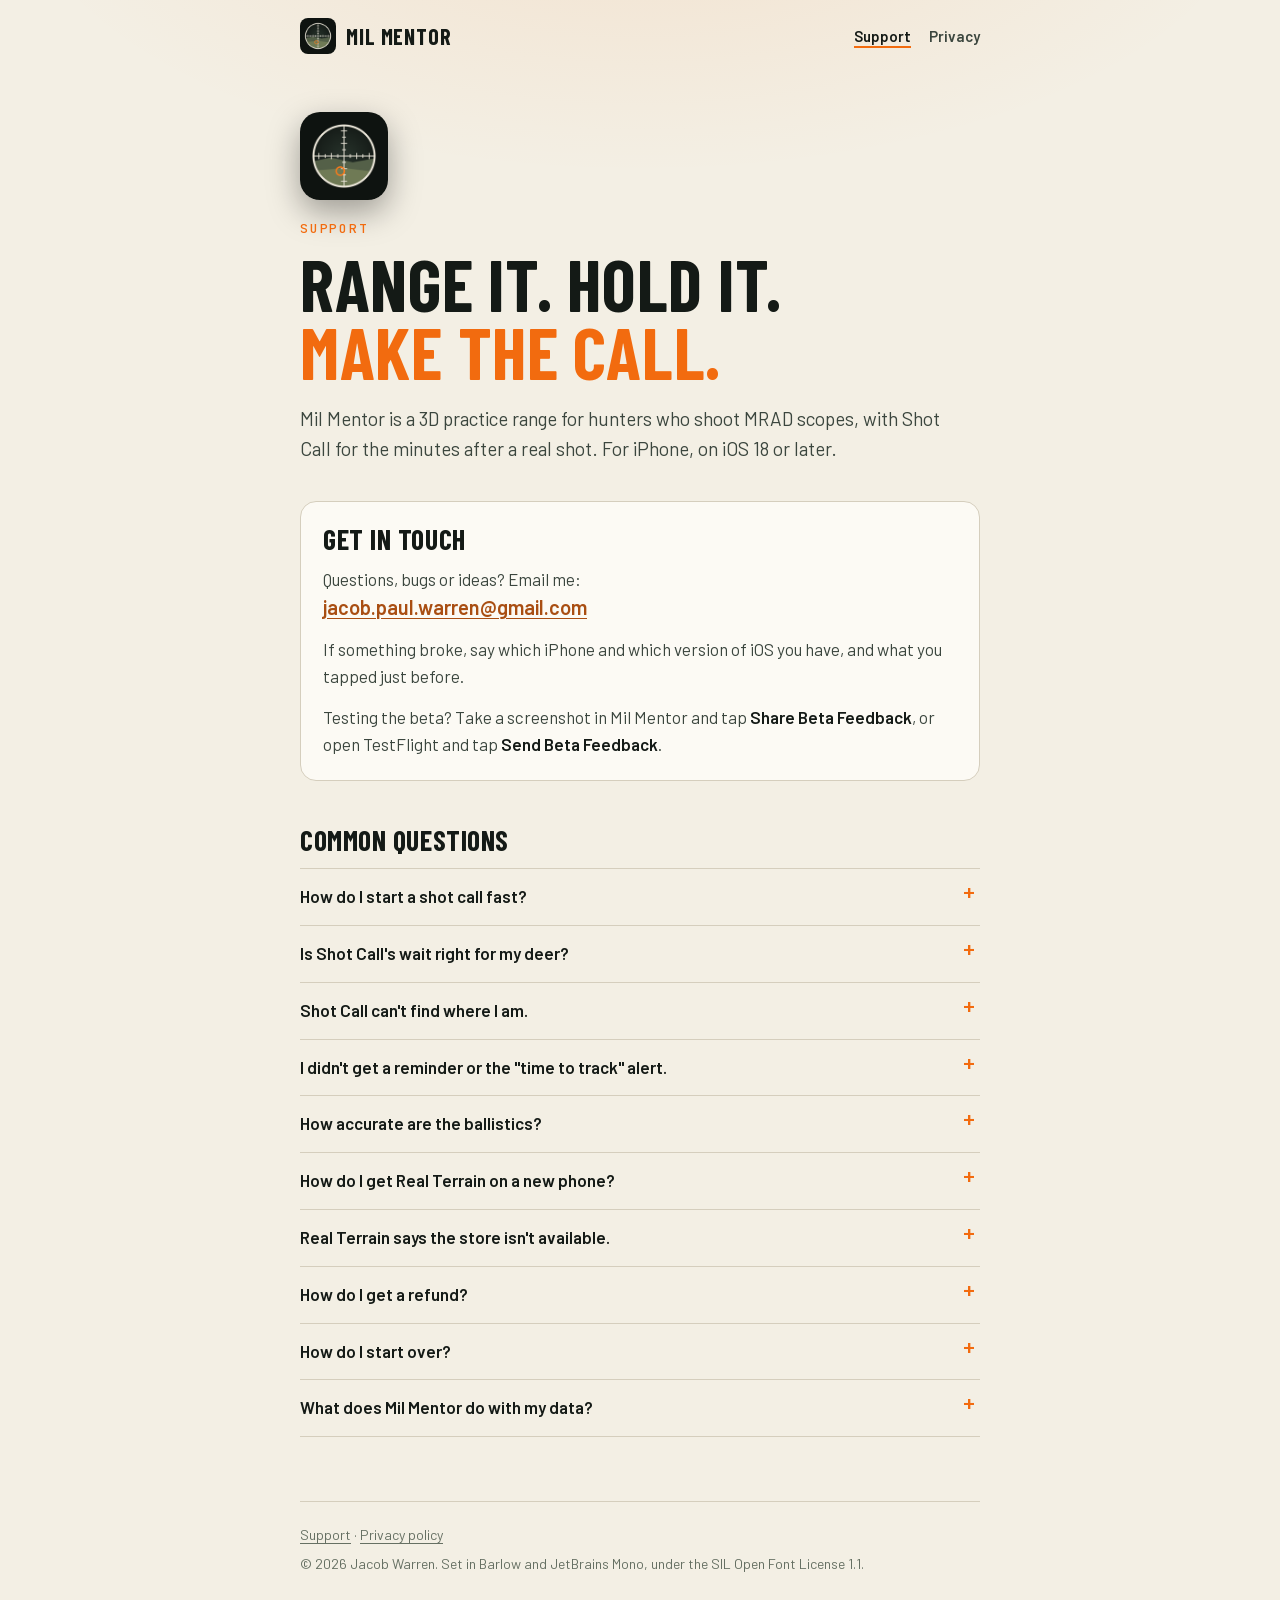
==== index.html @ 8eceec81 "Support and privacy pages for Mil Mentor Co-Authored-By: Claude Opus 5.5 <noreply@anthropic.com>" ====
<!doctype html>
<html lang="en">
<head>
  <meta charset="utf-8">
  <meta name="viewport" content="width=device-width, initial-scale=1">
  <title>Mil Mentor Support</title>
  <meta name="description" content="Help with Mil Mentor, the 3D practice range for hunters who shoot MRAD scopes, and Shot Call for the minutes after a real shot.">
  <meta name="theme-color" content="#0E1310" media="(prefers-color-scheme: dark)">
  <meta name="theme-color" content="#F3EFE4" media="(prefers-color-scheme: light)">
  <link rel="icon" href="icon.png">
  <link rel="apple-touch-icon" href="apple-touch-icon.png">
  <link rel="stylesheet" href="style.css">
</head>
<body>
<div class="wrap">
  <header class="top">
    <a class="brand" href="./"><img src="icon.png" alt="" width="36" height="36"><span>MIL MENTOR</span></a>
    <nav aria-label="Pages"><a href="./" aria-current="page">Support</a><a href="privacy/">Privacy</a></nav>
  </header>

  <main>
    <section class="hero">
      <img class="appicon" src="icon.png" alt="Mil Mentor app icon" width="88" height="88">
      <p class="kicker">Support</p>
      <h1>Range it. Hold it.<br><em>Make the call.</em></h1>
      <p class="lede">Mil Mentor is a 3D practice range for hunters who shoot MRAD scopes, with Shot Call for the minutes after a real shot. For iPhone, on iOS 18 or later.</p>
      <!-- Once the app is live, add: <p><a href="https://apps.apple.com/app/idAPPLE_ID">Get it on the App Store</a></p> -->
    </section>

    <section class="card">
      <h2>Get in touch</h2>
      <p>Questions, bugs or ideas? Email me:<br><a class="email" href="mailto:jacob.paul.warren@gmail.com">jacob.paul.warren@gmail.com</a></p>
      <p>If something broke, say which iPhone and which version of iOS you have, and what you tapped just before.</p>
      <p>Testing the beta? Take a screenshot in Mil Mentor and tap <strong>Share Beta Feedback</strong>, or open TestFlight and tap <strong>Send Beta Feedback</strong>.</p>
    </section>

    <h2>Common questions</h2>

    <details>
      <summary>How do I start a shot call fast?</summary>
      <div>
        <p>Tap <strong>Just shot one?</strong> on Home, or say "Shot call in Mil Mentor" to Siri. You can also put the Shot call shortcut on your Action button (<span class="path">Settings → Action Button → Shortcut</span>, then Mil Mentor's Shot call) or on your Lock Screen.</p>
      </div>
    </details>

    <details>
      <summary>Is Shot Call's wait right for my deer?</summary>
      <div>
        <p>Shot Call is a guide built from blood trackers' rules of thumb. It can't see the deer. When in doubt, wait longer, and call a tracker if the trail runs out. The trail screen has a link to find a tracker near you.</p>
      </div>
    </details>

    <details>
      <summary>Shot Call can't find where I am.</summary>
      <div>
        <p>Turn location on for Mil Mentor in <span class="path">Settings → Privacy &amp; Security → Location Services → Mil Mentor</span>, choose <strong>While Using the App</strong>, and leave <strong>Precise Location</strong> on. Under thick timber or in a deep draw, give the GPS a moment to settle.</p>
      </div>
    </details>

    <details>
      <summary>I didn't get a reminder or the "time to track" alert.</summary>
      <div>
        <p>Check that notifications are on in <span class="path">Settings → Notifications → Mil Mentor</span>, and that a Focus mode isn't holding them. The daily shot reminder is switched on in Profile.</p>
      </div>
    </details>

    <details>
      <summary>How accurate are the ballistics?</summary>
      <div>
        <p>Mil Mentor is a practice tool. Its ballistics are a model: confirm your own dope at the range before you hunt, and know your state's regulations.</p>
      </div>
    </details>

    <details>
      <summary>How do I get Real Terrain on a new phone?</summary>
      <div>
        <p>Sign in with the Apple Account you bought it with, then tap <span class="path">Profile → Restore purchase</span>.</p>
      </div>
    </details>

    <details>
      <summary>Real Terrain says the store isn't available.</summary>
      <div>
        <p>Check your connection and try again. If Screen Time limits in-app purchases on your phone, the purchase can't start until it's allowed. With Ask to Buy, Real Terrain unlocks once the family organizer approves it.</p>
      </div>
    </details>

    <details>
      <summary>How do I get a refund?</summary>
      <div>
        <p>Apple handles refunds for App Store purchases. Ask for one at <a href="https://reportaproblem.apple.com">reportaproblem.apple.com</a>.</p>
      </div>
    </details>

    <details>
      <summary>How do I start over?</summary>
      <div>
        <p><span class="path">Profile → Reset progress</span> clears your ratings and shot history. Deleting the app deletes everything it saved.</p>
      </div>
    </details>

    <details>
      <summary>What does Mil Mentor do with my data?</summary>
      <div>
        <p>It keeps it on your phone. There are no accounts, ads, analytics or tracking. Read the <a href="privacy/">privacy policy</a> for the details.</p>
      </div>
    </details>
  </main>

  <footer>
    <p><a href="./">Support</a> · <a href="privacy/">Privacy policy</a></p>
    <p>© 2026 Jacob Warren. Set in Barlow and JetBrains Mono, under the SIL Open Font License 1.1.</p>
  </footer>
</div>
</body>
</html>
---- style.css ----
/* Mil Mentor support and privacy pages. Colors are the app's field palette, and its daylight palette in light mode. */

@font-face { font-family: "Barlow"; src: url("fonts/Barlow-Regular.ttf") format("truetype"); font-weight: 400; font-display: swap; }
@font-face { font-family: "Barlow"; src: url("fonts/Barlow-SemiBold.ttf") format("truetype"); font-weight: 600; font-display: swap; }
@font-face { font-family: "Barlow Condensed"; src: url("fonts/BarlowCondensed-Bold.ttf") format("truetype"); font-weight: 700; font-display: swap; }
@font-face { font-family: "JetBrains Mono"; src: url("fonts/JetBrainsMono-Medium.ttf") format("truetype"); font-weight: 500; font-display: swap; }

:root {
  color-scheme: dark;
  --bg: #0E1310;
  --surface: #161C18;
  --raised: #1F2A22;
  --border: #263028;
  --text: #ECE7DA;
  --text-2: #B9BFB2;
  --muted: #9AA394;
  --accent: #FF7A1A;
  --link: #FF8F3F;
  --glow: rgba(255, 122, 26, 0.10);
}

@media (prefers-color-scheme: light) {
  :root {
    color-scheme: light;
    --bg: #F3EFE4;
    --surface: #FCFAF4;
    --raised: #E9E4D6;
    --border: #D5CEBD;
    --text: #141A16;
    --text-2: #3B463E;
    --muted: #667063;
    --accent: #F26B0F;
    --link: #A94E12;
    --glow: rgba(242, 107, 15, 0.10);
  }
}

* { box-sizing: border-box; }

html { -webkit-text-size-adjust: 100%; }

body {
  margin: 0;
  background: var(--bg) radial-gradient(ellipse 900px 420px at 50% -120px, var(--glow), transparent 70%) no-repeat;
  color: var(--text-2);
  font: 400 17px/1.6 "Barlow", -apple-system, system-ui, "Segoe UI", sans-serif;
}

a { color: var(--link); text-underline-offset: 3px; text-decoration-thickness: 1px; }
a:hover { text-decoration-thickness: 2px; }
a:focus-visible, summary:focus-visible { outline: 2px solid var(--accent); outline-offset: 3px; border-radius: 4px; }

.wrap { max-width: 720px; margin: 0 auto; padding: 0 20px; }

/* Top bar */
.top { display: flex; align-items: center; justify-content: space-between; gap: 16px; padding: 18px 0; }
.brand { display: flex; align-items: center; gap: 10px; color: var(--text); text-decoration: none; }
.brand img { width: 36px; height: 36px; border-radius: 8px; }
.brand span { font: 700 22px/1 "Barlow Condensed", sans-serif; letter-spacing: 0.04em; }
.top nav { display: flex; gap: 18px; }
.top nav a { color: var(--text-2); text-decoration: none; font-weight: 600; font-size: 15px; }
.top nav a[aria-current="page"] { color: var(--text); box-shadow: inset 0 -2px 0 var(--accent); }

/* Page heading */
.hero { padding: 40px 0 28px; }
.appicon { width: 88px; height: 88px; border-radius: 20px; display: block; margin-bottom: 22px; box-shadow: 0 12px 32px rgba(0, 0, 0, 0.35); }
.kicker { font: 500 13px/1 "JetBrains Mono", ui-monospace, monospace; letter-spacing: 0.14em; color: var(--accent); margin: 0 0 14px; text-transform: uppercase; }
h1 {
  font: 700 clamp(44px, 11vw, 72px)/0.95 "Barlow Condensed", sans-serif;
  text-transform: uppercase; letter-spacing: 0.01em; color: var(--text); margin: 0 0 18px;
}
h1 em { font-style: normal; color: var(--accent); }
.lede { font-size: 19px; color: var(--text-2); margin: 0; max-width: 34em; }
.meta { font: 500 13px/1.4 "JetBrains Mono", ui-monospace, monospace; color: var(--muted); margin: 16px 0 0; }

/* Sections */
h2 {
  font: 700 28px/1.1 "Barlow Condensed", sans-serif; text-transform: uppercase; letter-spacing: 0.02em;
  color: var(--text); margin: 44px 0 12px;
}
h3 { font: 600 17px/1.4 "Barlow", sans-serif; color: var(--text); margin: 22px 0 4px; }
p { margin: 0 0 14px; }
strong { color: var(--text); font-weight: 600; }
ul { padding-left: 20px; margin: 0 0 14px; }
li { margin-bottom: 10px; }
li::marker { color: var(--accent); }

.card {
  background: var(--surface); border: 1px solid var(--border); border-radius: 16px;
  padding: 22px 22px 8px; margin: 8px 0 0;
}
.card h2 { margin-top: 0; }
.email { display: inline-block; font: 600 20px/1.3 "Barlow", sans-serif; overflow-wrap: anywhere; }

/* At a glance (privacy) */
.glance { display: grid; grid-template-columns: repeat(auto-fit, minmax(150px, 1fr)); gap: 10px; margin: 28px 0 0; padding: 0; list-style: none; }
.glance li {
  margin: 0; background: var(--surface); border: 1px solid var(--border); border-radius: 12px; padding: 14px 16px;
  font: 500 13px/1.35 "JetBrains Mono", ui-monospace, monospace; color: var(--text); letter-spacing: 0.02em;
}
.glance li b { display: block; font: 700 24px/1 "Barlow Condensed", sans-serif; color: var(--accent); letter-spacing: 0.03em; margin-bottom: 6px; text-transform: uppercase; }

/* Questions */
details { border-top: 1px solid var(--border); }
details:last-of-type { border-bottom: 1px solid var(--border); }
summary {
  cursor: pointer; list-style: none; padding: 16px 32px 16px 0; position: relative;
  font: 600 17px/1.4 "Barlow", sans-serif; color: var(--text);
}
summary::-webkit-details-marker { display: none; }
summary::after {
  content: "+"; position: absolute; right: 4px; top: 13px;
  font: 500 22px/1 "JetBrains Mono", ui-monospace, monospace; color: var(--accent);
}
details[open] summary::after { content: "−"; }
details > div { padding: 0 0 8px; }

.path { font: 500 14px/1.5 "JetBrains Mono", ui-monospace, monospace; color: var(--text); background: var(--raised); border-radius: 6px; padding: 1px 6px; white-space: normal; }

/* Footer */
footer { margin: 64px 0 0; padding: 22px 0 40px; border-top: 1px solid var(--border); font-size: 14px; color: var(--muted); }
footer p { margin: 0 0 6px; }
footer a { color: var(--muted); }

@media (max-width: 480px) {
  body { font-size: 16px; }
  .lede { font-size: 17px; }
  .hero { padding-top: 24px; }
  .card { padding: 18px 18px 6px; }
}
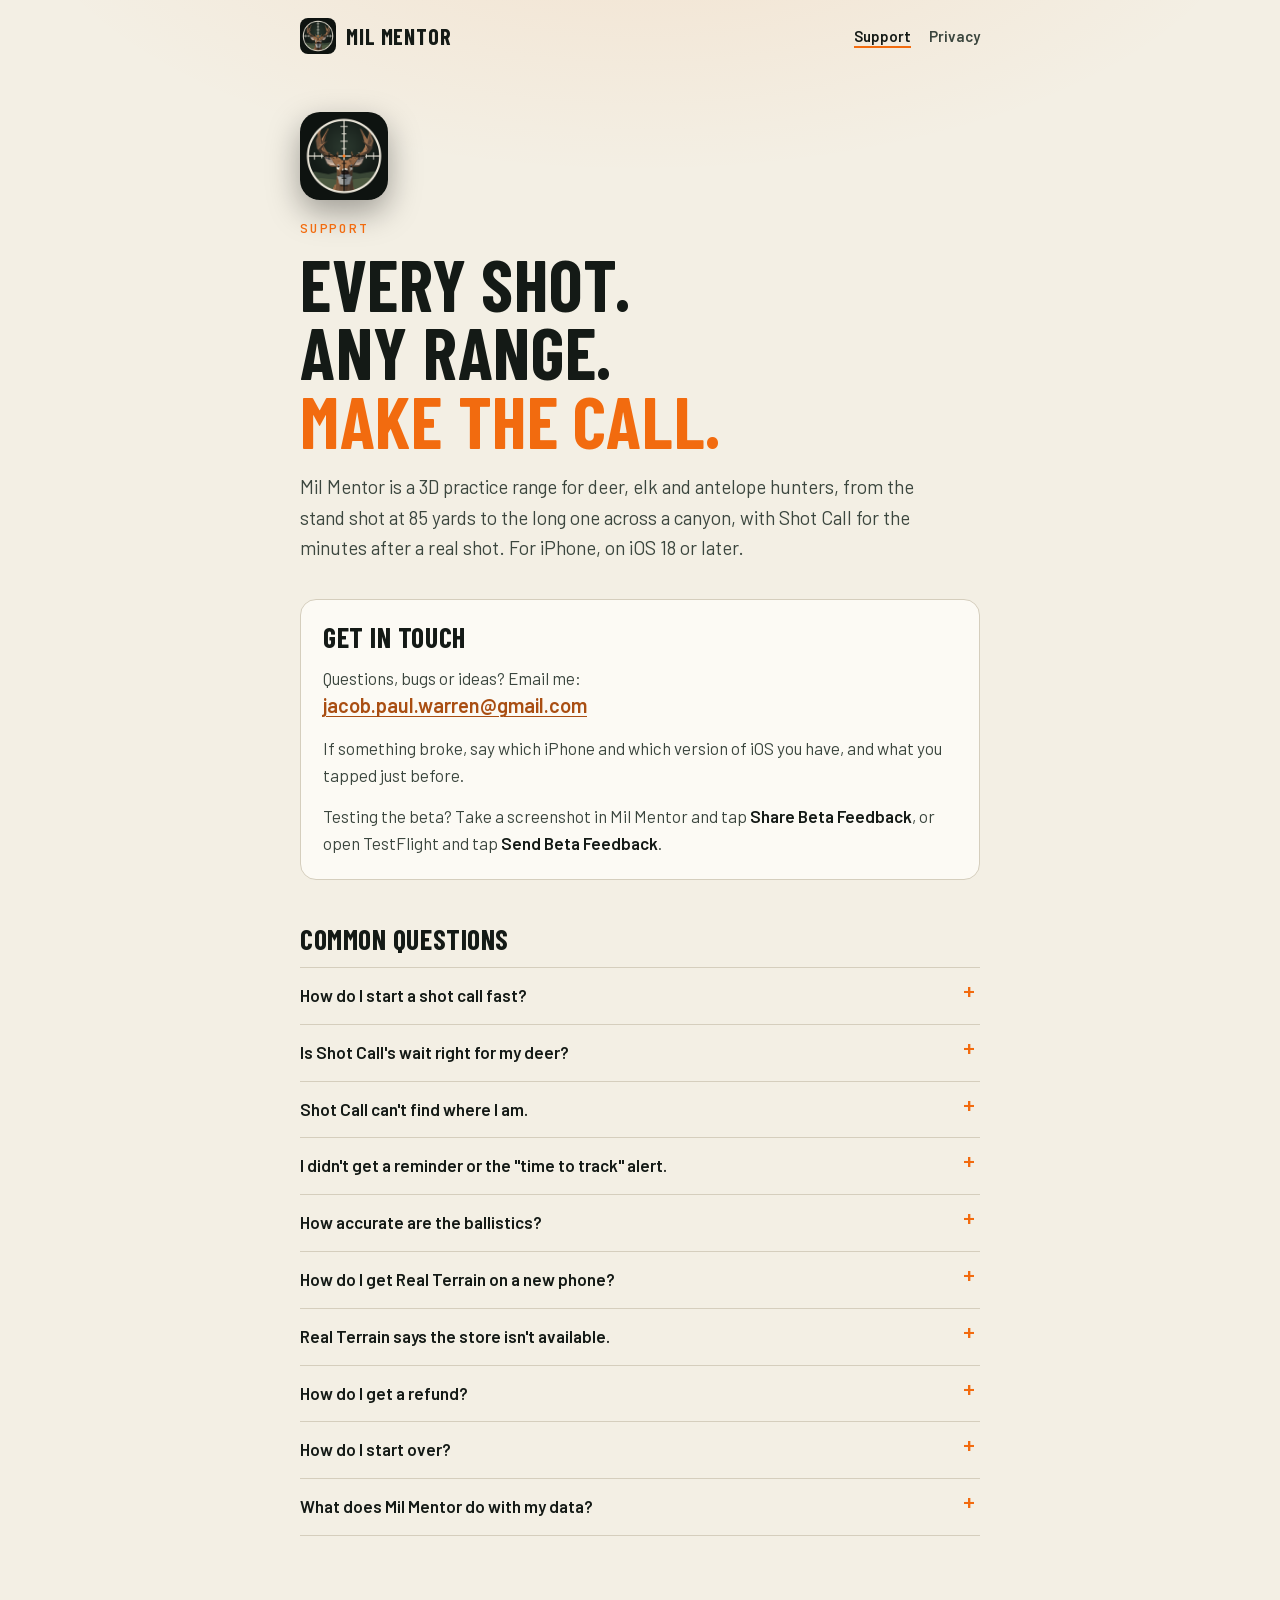
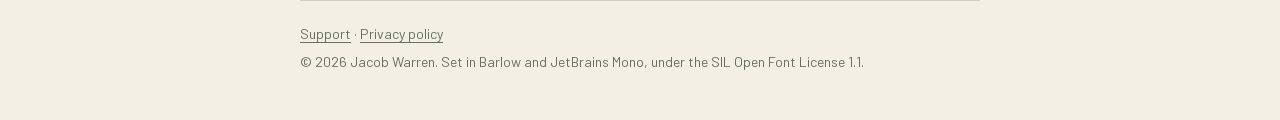
==== commit 2f6f10fe: "Support page: every shot, any range Co-Authored-By: Claude Opus 5.5 <noreply@anthropic.com>" ====
--- a/index.html
+++ b/index.html
@@ -4,7 +4,7 @@
   <meta charset="utf-8">
   <meta name="viewport" content="width=device-width, initial-scale=1">
   <title>Mil Mentor Support</title>
-  <meta name="description" content="Help with Mil Mentor, the 3D practice range for hunters who shoot MRAD scopes, and Shot Call for the minutes after a real shot.">
+  <meta name="description" content="Help with Mil Mentor, the 3D practice range for deer, elk and antelope hunters, and Shot Call for the minutes after a real shot.">
   <meta name="theme-color" content="#0E1310" media="(prefers-color-scheme: dark)">
   <meta name="theme-color" content="#F3EFE4" media="(prefers-color-scheme: light)">
   <link rel="icon" href="icon.png">
@@ -22,8 +22,8 @@
     <section class="hero">
       <img class="appicon" src="icon.png" alt="Mil Mentor app icon" width="88" height="88">
       <p class="kicker">Support</p>
-      <h1>Range it. Hold it.<br><em>Make the call.</em></h1>
-      <p class="lede">Mil Mentor is a 3D practice range for hunters who shoot MRAD scopes, with Shot Call for the minutes after a real shot. For iPhone, on iOS 18 or later.</p>
+      <h1>Every shot.<br>Any range.<br><em>Make the call.</em></h1>
+      <p class="lede">Mil Mentor is a 3D practice range for deer, elk and antelope hunters, from the stand shot at 85 yards to the long one across a canyon, with Shot Call for the minutes after a real shot. For iPhone, on iOS 18 or later.</p>
       <!-- Once the app is live, add: <p><a href="https://apps.apple.com/app/idAPPLE_ID">Get it on the App Store</a></p> -->
     </section>
 
